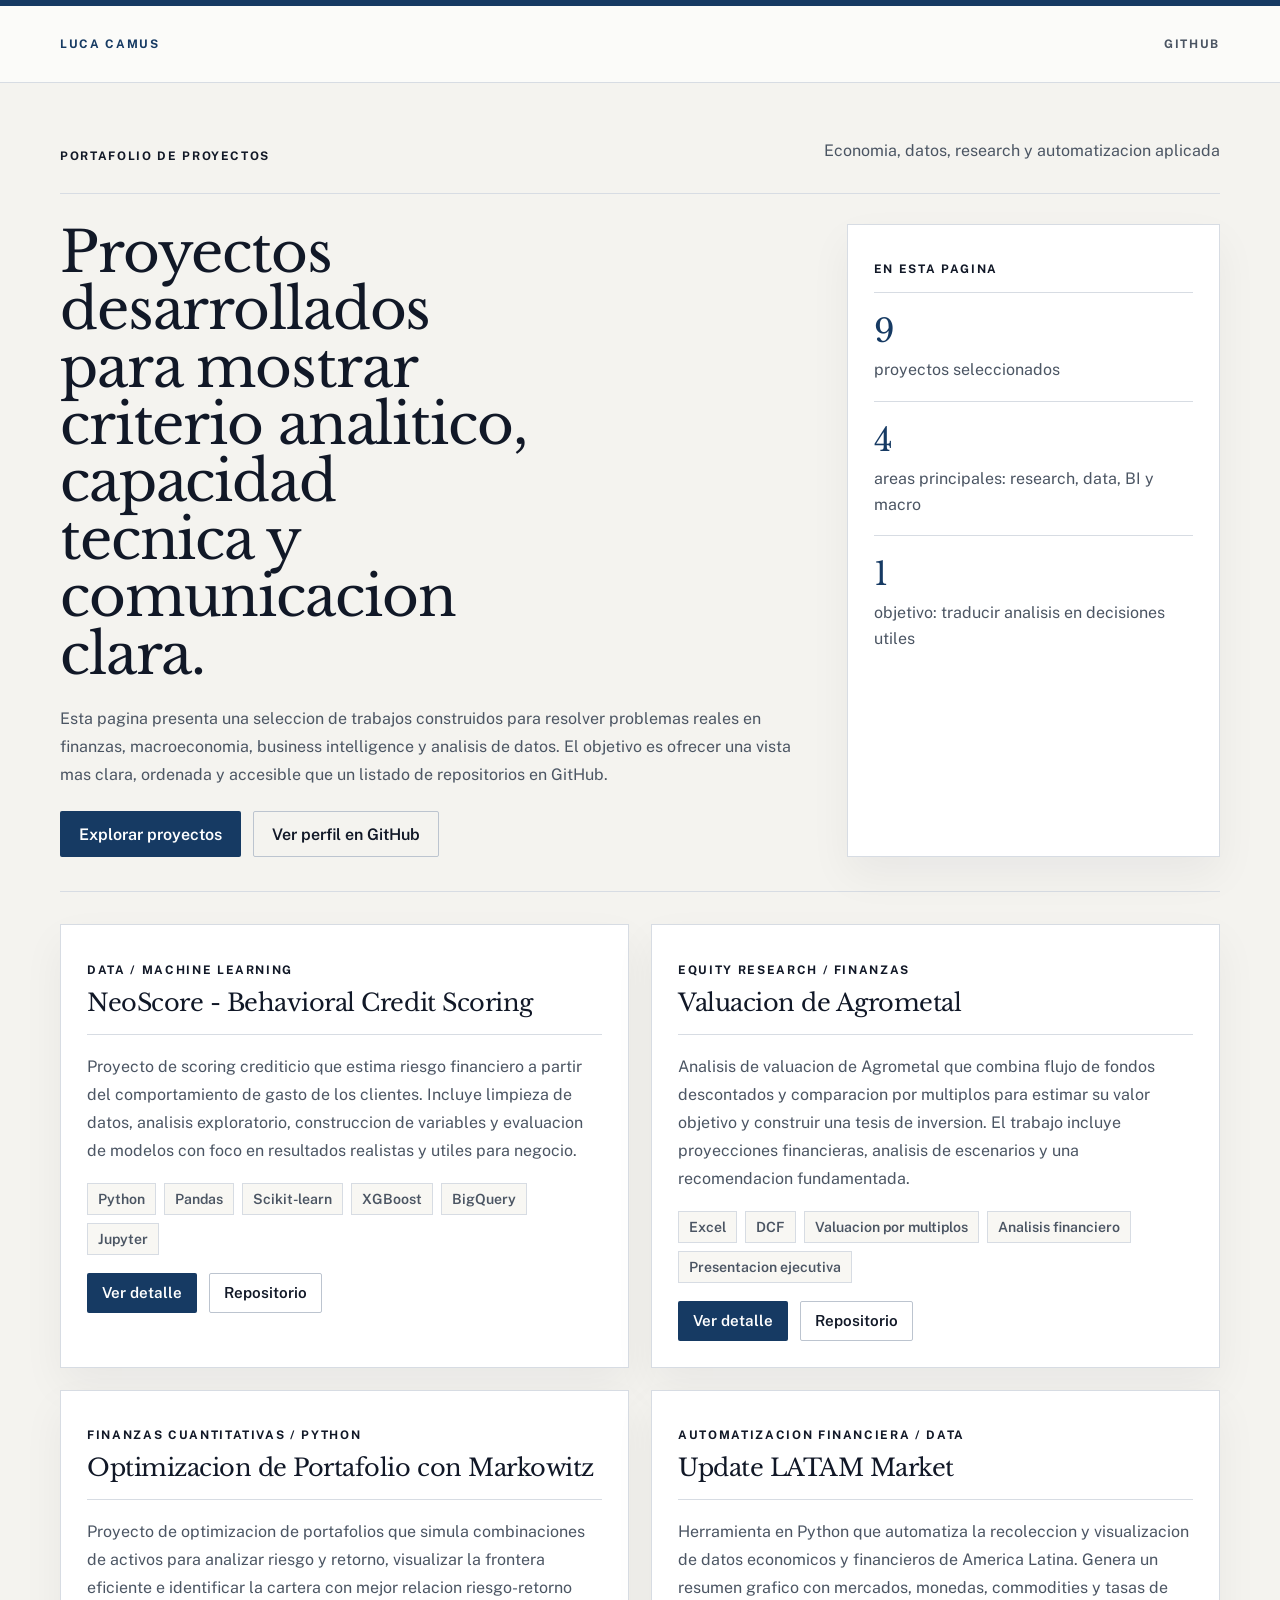
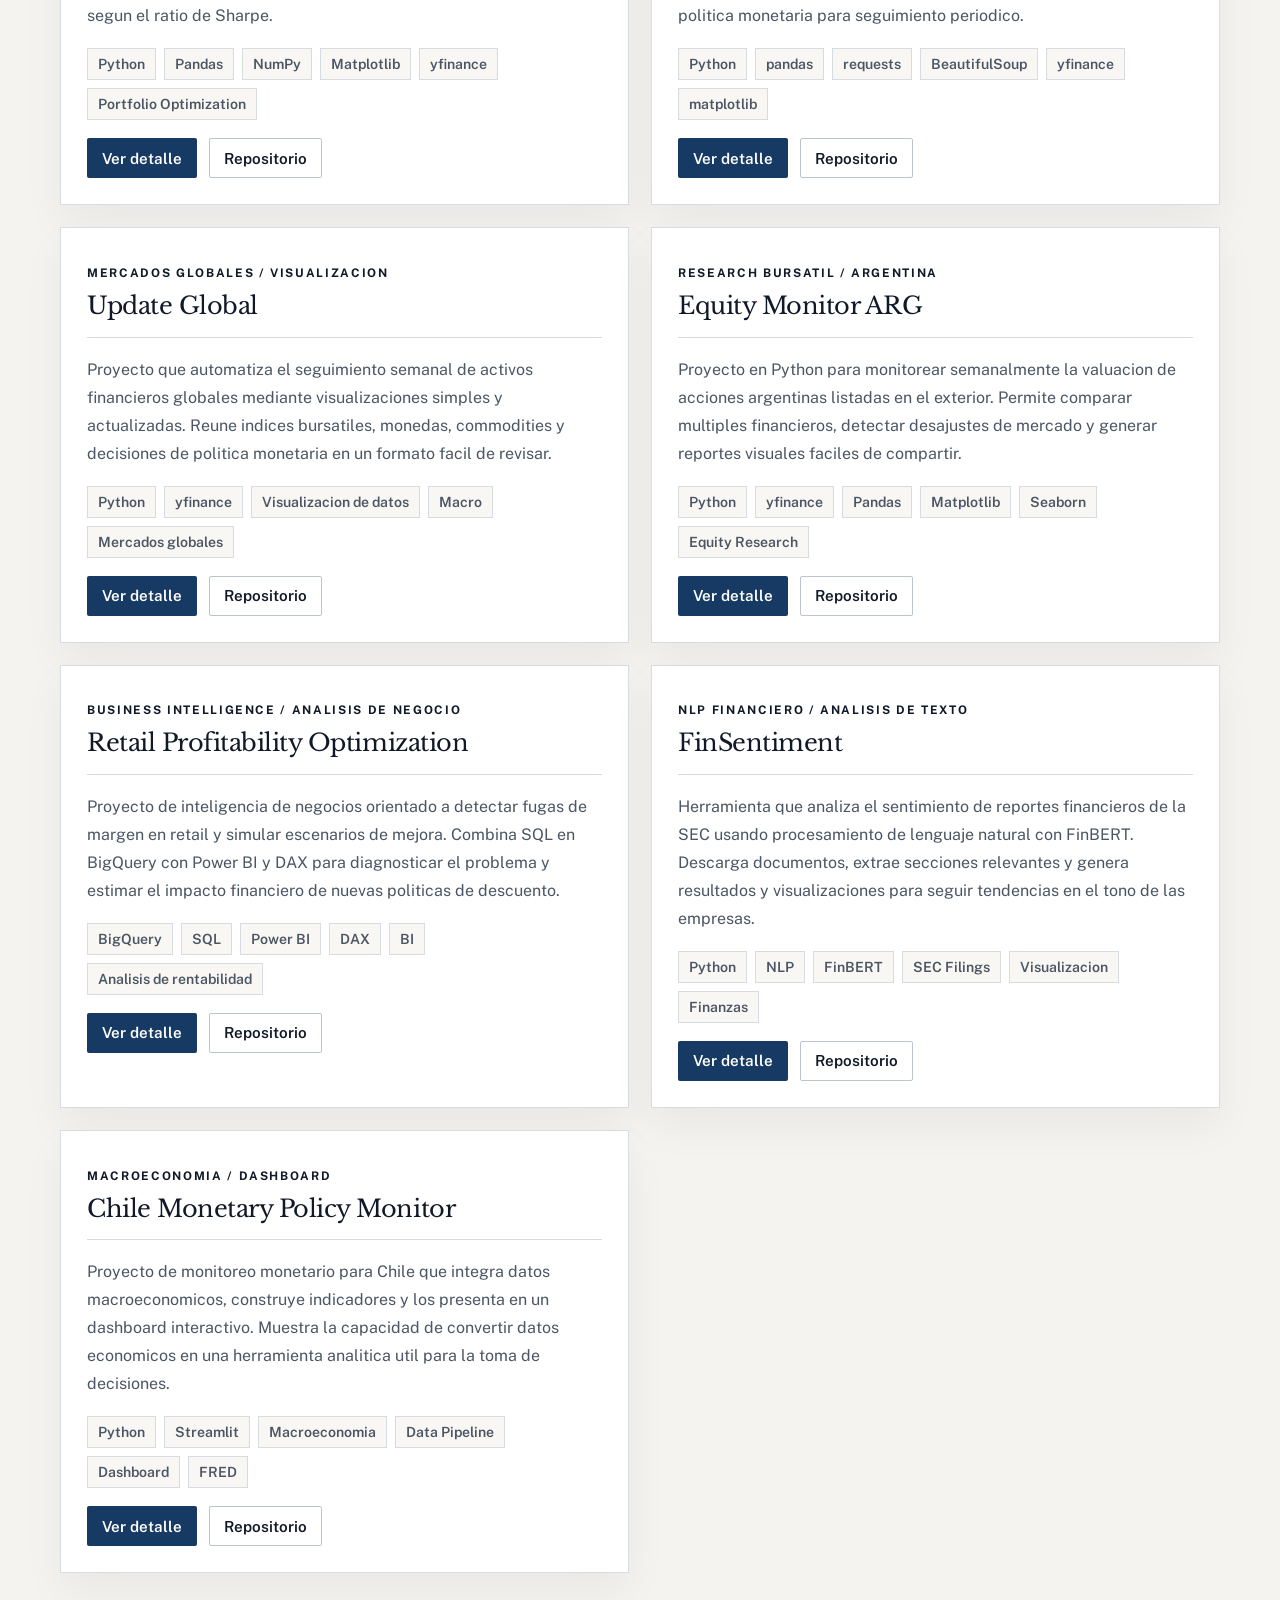
==== index.html @ 33d0542d "Initial portfolio site" ====
﻿<!DOCTYPE html>
<html lang="es">
<head>
  <meta charset="UTF-8">
  <meta name="viewport" content="width=device-width, initial-scale=1.0">
  <title>Portafolio de Proyectos</title>
  <meta
    name="description"
    content="Landing page simple para presentar proyectos de GitHub de forma clara y amigable para reclutadores."
  >
  <link rel="preconnect" href="https://fonts.googleapis.com">
  <link rel="preconnect" href="https://fonts.gstatic.com" crossorigin>
  <link href="https://fonts.googleapis.com/css2?family=Libre+Baskerville:wght@400;700&family=Public+Sans:wght@400;500;600;700&display=swap" rel="stylesheet">
  <link rel="stylesheet" href="styles.css">
</head>
<body>
  <div class="site-frame">
    <header class="site-header">
      <div class="page-shell topbar">
        <span class="brand">Luca Camus</span>
        <div class="topbar-links">
          <a class="top-link" href="https://github.com/lucacamus13" target="_blank" rel="noreferrer">GitHub</a>
        </div>
      </div>
    </header>

    <main>
      <section class="hero page-shell">
        <div class="hero-kicker-row">
          <p class="eyebrow">Portafolio de proyectos</p>
          <p class="hero-note">Economia, datos, research y automatizacion aplicada</p>
        </div>

        <div class="hero-grid">
          <div class="hero-main">
            <h1>Proyectos desarrollados para mostrar criterio analitico, capacidad tecnica y comunicacion clara.</h1>
            <p class="hero-copy">
              Esta pagina presenta una seleccion de trabajos construidos para resolver problemas reales en finanzas,
              macroeconomia, business intelligence y analisis de datos. El objetivo es ofrecer una vista mas clara,
              ordenada y accesible que un listado de repositorios en GitHub.
            </p>
            <div class="hero-actions">
              <a class="button button-primary" href="#projects-grid">Explorar proyectos</a>
              <a class="button button-secondary" href="https://github.com/lucacamus13" target="_blank" rel="noreferrer">Ver perfil en GitHub</a>
            </div>
          </div>

          <aside class="hero-panel">
            <p class="panel-label">En esta pagina</p>
            <div class="panel-item">
              <span class="panel-value">9</span>
              <span class="panel-text">proyectos seleccionados</span>
            </div>
            <div class="panel-item">
              <span class="panel-value">4</span>
              <span class="panel-text">areas principales: research, data, BI y macro</span>
            </div>
            <div class="panel-item">
              <span class="panel-value">1</span>
              <span class="panel-text">objetivo: traducir analisis en decisiones utiles</span>
            </div>
          </aside>
        </div>
      </section>

      <section class="projects-section page-shell">
        <div class="projects-grid" id="projects-grid"></div>
      </section>
    </main>
  </div>

  <template id="project-card-template">
    <article class="project-card">
      <div class="project-card-top">
        <p class="project-type"></p>
        <h3></h3>
      </div>
      <p class="project-description"></p>
      <div class="tag-list"></div>
      <div class="project-links">
        <a class="button button-small button-primary project-detail">Ver detalle</a>
        <a class="button button-small button-secondary project-repo" target="_blank" rel="noreferrer">Repositorio</a>
        <a class="button button-small button-secondary project-demo" target="_blank" rel="noreferrer">Demo</a>
      </div>
    </article>
  </template>

  <script src="projects-data.js"></script>
  <script src="script.js"></script>
</body>
</html>
---- styles.css ----
﻿:root {
  --bg: #f4f3ef;
  --surface: #ffffff;
  --surface-muted: #f8f7f3;
  --text: #111827;
  --muted: #4b5563;
  --line: #d7dce3;
  --line-strong: #bcc4cf;
  --accent: #163a63;
  --accent-dark: #0f2742;
  --shadow: 0 18px 40px rgba(15, 23, 42, 0.05);
}

* {
  box-sizing: border-box;
}

html {
  scroll-behavior: smooth;
}

body {
  margin: 0;
  color: var(--text);
  background: var(--bg);
  font-family: "Public Sans", sans-serif;
}

.site-frame {
  min-height: 100vh;
  border-top: 6px solid var(--accent);
}

.page-shell {
  width: min(1160px, calc(100% - 40px));
  margin: 0 auto;
}

.site-header {
  background: #fbfbf9;
  border-bottom: 1px solid var(--line);
}

.topbar {
  display: flex;
  align-items: center;
  justify-content: space-between;
  min-height: 76px;
  gap: 20px;
}

.brand,
.top-link,
.eyebrow,
.section-label,
.project-type,
.panel-label {
  text-transform: uppercase;
  letter-spacing: 0.14em;
  font-size: 0.74rem;
  font-weight: 700;
}

.brand {
  color: var(--accent);
}

.topbar-links,
.hero-actions,
.project-links,
.tag-list {
  display: flex;
  flex-wrap: wrap;
  gap: 12px;
}

.top-link,
.button {
  text-decoration: none;
}

.top-link {
  color: var(--muted);
}

.top-link:hover {
  color: var(--text);
}

.hero {
  padding: 54px 0 34px;
}

.hero-kicker-row,
.section-heading,
.overview {
  display: flex;
  justify-content: space-between;
  gap: 24px;
}

.hero-kicker-row {
  padding-bottom: 18px;
  border-bottom: 1px solid var(--line);
}

.hero-note,
.hero-copy,
.overview-copy p,
.section-copy,
.project-description {
  margin: 0;
  color: var(--muted);
  line-height: 1.75;
  font-size: 1rem;
}

.hero-grid {
  display: grid;
  grid-template-columns: minmax(0, 1.6fr) minmax(280px, 0.8fr);
  gap: 40px;
  padding-top: 30px;
}

.hero h1,
.overview h2,
.section-heading h2,
.project-card h3 {
  font-family: "Libre Baskerville", serif;
  font-weight: 400;
  letter-spacing: -0.02em;
}

.hero h1 {
  margin: 0;
  max-width: 12ch;
  font-size: clamp(2.4rem, 4.4vw, 4rem);
  line-height: 1.02;
}

.hero-main {
  display: flex;
  flex-direction: column;
  gap: 22px;
}

.button {
  display: inline-flex;
  align-items: center;
  justify-content: center;
  min-height: 46px;
  padding: 0 18px;
  border: 1px solid transparent;
  border-radius: 2px;
  font-weight: 600;
  transition: background-color 160ms ease, color 160ms ease, border-color 160ms ease;
}

.button-primary {
  color: #fff;
  background: var(--accent);
}

.button-primary:hover {
  background: var(--accent-dark);
}

.button-secondary {
  color: var(--text);
  background: transparent;
  border-color: var(--line-strong);
}

.button-secondary:hover {
  border-color: var(--accent);
  color: var(--accent);
}

.button-small {
  min-height: 40px;
  padding: 0 14px;
  font-size: 0.95rem;
}

.hero-panel,
.project-card {
  background: var(--surface);
  border: 1px solid var(--line);
  box-shadow: var(--shadow);
}

.hero-panel {
  padding: 26px;
}

.panel-item {
  display: grid;
  gap: 6px;
  padding: 18px 0;
  border-top: 1px solid var(--line);
}

.panel-item:first-of-type {
  margin-top: 16px;
}

.panel-value {
  font-family: "Libre Baskerville", serif;
  font-size: 2rem;
  color: var(--accent);
}

.panel-text {
  color: var(--muted);
  line-height: 1.6;
}

.overview,
.projects-section {
  padding: 32px 0 0;
  border-top: 1px solid var(--line);
}

.overview-intro,
.section-heading > div {
  flex: 1.1;
}

.overview-copy,
.section-copy {
  flex: 0.9;
}

.overview h2,
.section-heading h2 {
  margin: 8px 0 0;
  font-size: clamp(2rem, 3vw, 3rem);
  line-height: 1.15;
}

.overview-copy {
  display: grid;
  gap: 18px;
}

.projects-section {
  padding-bottom: 56px;
}

.section-heading {
  align-items: end;
  margin-bottom: 26px;
}

.projects-grid {
  display: grid;
  grid-template-columns: repeat(2, minmax(0, 1fr));
  gap: 22px;
}

.project-card {
  display: flex;
  flex-direction: column;
  gap: 18px;
  padding: 26px;
}

.project-card-top {
  padding-bottom: 16px;
  border-bottom: 1px solid var(--line);
}

.project-card h3 {
  margin: 8px 0 0;
  font-size: 1.5rem;
  line-height: 1.2;
}

.tag-list {
  gap: 8px;
}

.tag {
  padding: 7px 10px;
  border: 1px solid var(--line);
  background: var(--surface-muted);
  color: var(--muted);
  font-size: 0.88rem;
  font-weight: 600;
}

.project-demo.is-hidden {
  display: none;
}

@media (max-width: 960px) {
  .hero-kicker-row,
  .overview,
  .section-heading,
  .topbar {
    flex-direction: column;
    align-items: flex-start;
  }

  .hero-grid {
    grid-template-columns: 1fr;
  }

  .hero h1 {
    max-width: none;
  }
}

@media (max-width: 720px) {
  .page-shell {
    width: min(100% - 24px, 1160px);
  }

  .hero {
    padding-top: 36px;
  }

  .projects-grid {
    grid-template-columns: 1fr;
  }

  .hero h1 {
    font-size: clamp(2.5rem, 10vw, 4rem);
  }
}
.project-card {
  cursor: pointer;
  transition: transform 160ms ease, border-color 160ms ease, box-shadow 160ms ease;
}

.project-card:hover,
.project-card:focus-visible {
  transform: translateY(-3px);
  border-color: var(--line-strong);
  box-shadow: 0 22px 44px rgba(15, 23, 42, 0.08);
}

.project-card:focus-visible {
  outline: 2px solid var(--accent);
  outline-offset: 2px;
}
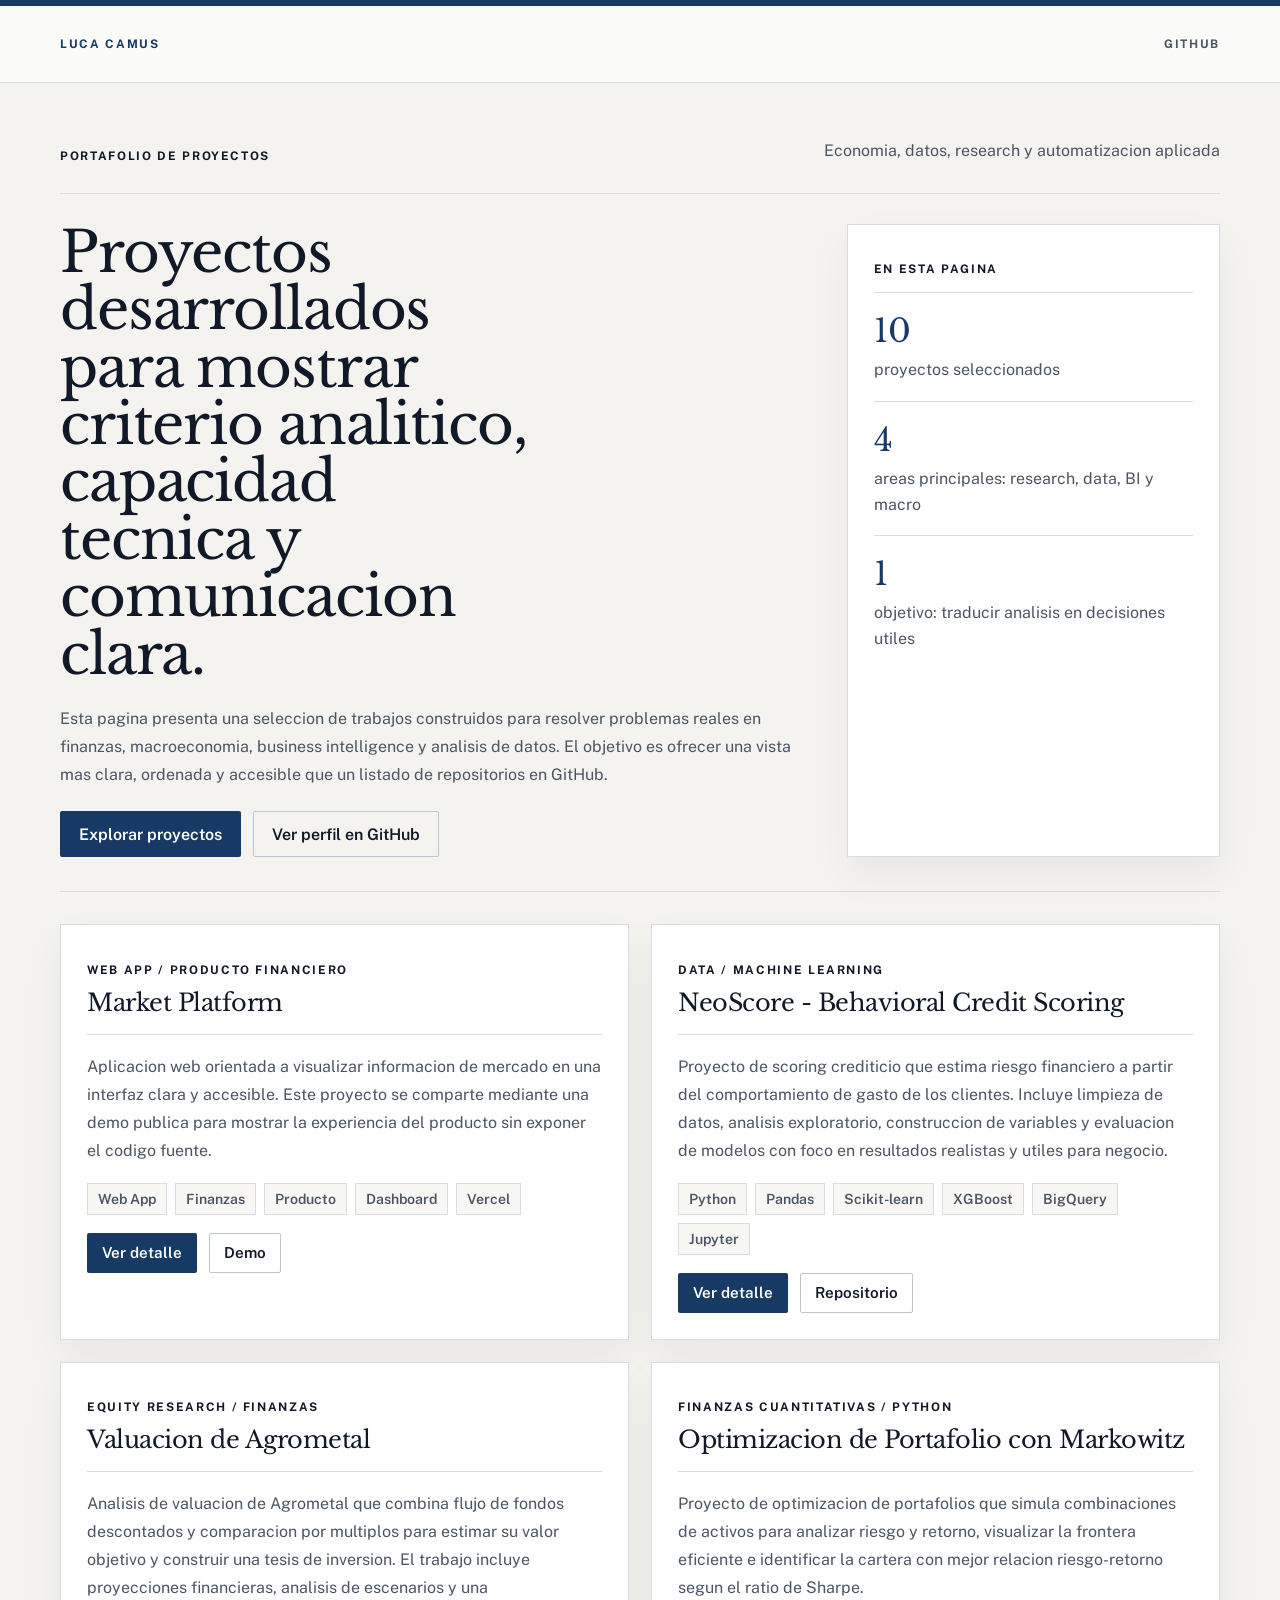
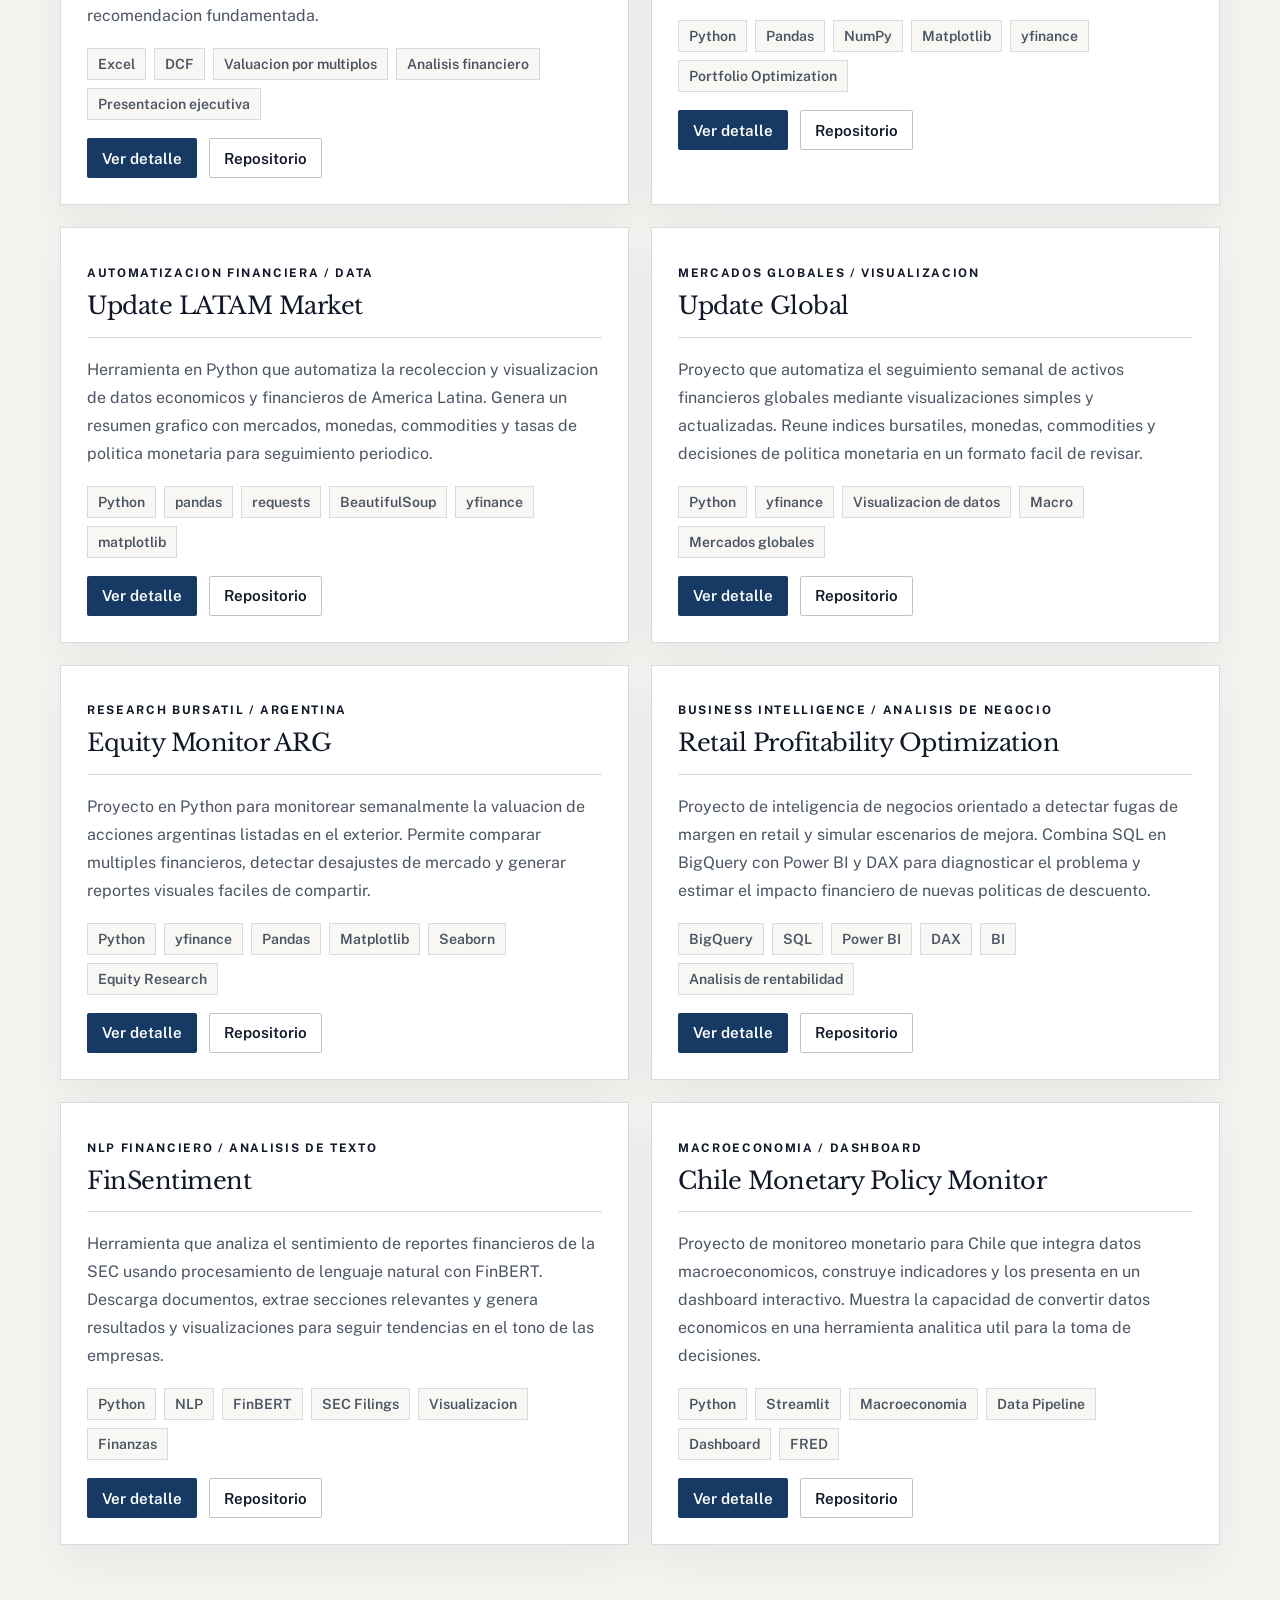
==== commit 55cca293: "Add private project public demo link" ====
--- a/index.html
+++ b/index.html
@@ -48,7 +48,7 @@
           <aside class="hero-panel">
             <p class="panel-label">En esta pagina</p>
             <div class="panel-item">
-              <span class="panel-value">9</span>
+              <span class="panel-value">10</span>
               <span class="panel-text">proyectos seleccionados</span>
             </div>
             <div class="panel-item">
--- a/styles.css
+++ b/styles.css
@@ -289,6 +289,7 @@
   font-weight: 600;
 }
 
+.project-repo.is-hidden,
 .project-demo.is-hidden {
   display: none;
 }
